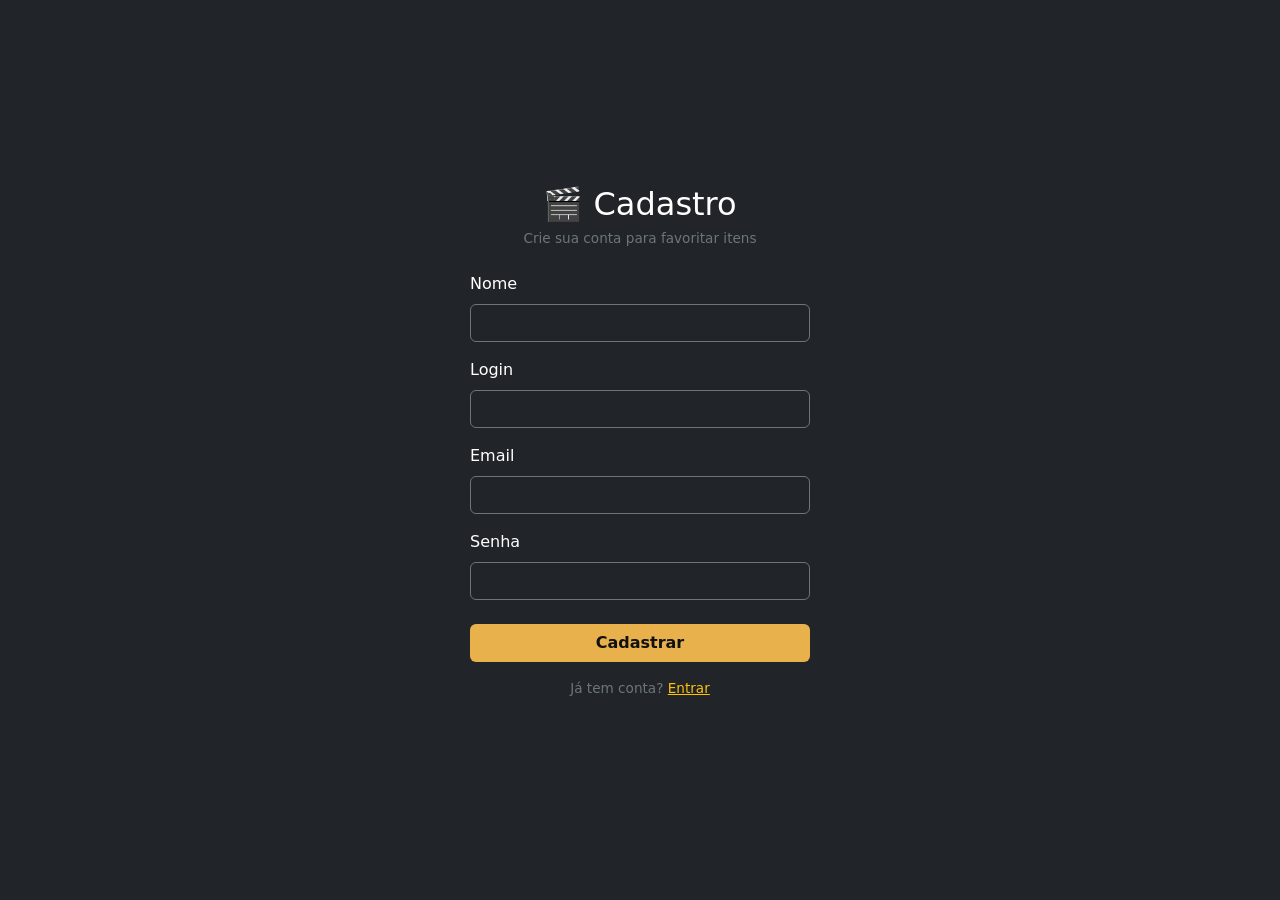
==== public/modulos/cadastro/index.html @ 1b7379c5 "Mudanças relevantes no JS, criação da pagina de cadastro" ====
<!DOCTYPE html>
<html lang="pt-BR">
<head>
  <meta charset="UTF-8" />
  <title>Cadastro de Usuário</title>
  <link rel="stylesheet" href="../../styles.css" />
  <link href="https://cdn.jsdelivr.net/npm/bootstrap@5.3.0/dist/css/bootstrap.min.css" rel="stylesheet">
</head>
<body class="bg-dark text-white d-flex align-items-center justify-content-center" style="min-height:100vh">

  <div style="width:340px">
    <h2 class="mb-1 text-center">🎬 Cadastro</h2>
    <p class="text-center text-secondary mb-4" style="font-size:0.85rem">Crie sua conta para favoritar itens</p>
    <p id="msg-erro" class="text-danger text-center" style="display:none"></p>
    <p id="msg-ok" class="text-success text-center" style="display:none"></p>

    <div class="mb-3">
      <label class="form-label">Nome</label>
      <input type="text" id="input-nome" class="form-control bg-dark text-white border-secondary">
    </div>
    <div class="mb-3">
      <label class="form-label">Login</label>
      <input type="text" id="input-login" class="form-control bg-dark text-white border-secondary">
    </div>
    <div class="mb-3">
      <label class="form-label">Email</label>
      <input type="email" id="input-email" class="form-control bg-dark text-white border-secondary">
    </div>
    <div class="mb-4">
      <label class="form-label">Senha</label>
      <input type="password" id="input-senha" class="form-control bg-dark text-white border-secondary">
    </div>
    <button id="btn-cadastrar" class="btn w-100 fw-bold mb-3" style="background:#e8b14b;color:#111">Cadastrar</button>
    <p class="text-center text-secondary" style="font-size:0.85rem">
      Já tem conta? <a href="index.html" class="text-warning">Entrar</a>
    </p>
  </div>

  <script src="../../login.js"></script>
  <script>
    document.getElementById("btn-cadastrar").addEventListener("click", async () => {
      const nome  = document.getElementById("input-nome").value.trim();
      const login = document.getElementById("input-login").value.trim();
      const email = document.getElementById("input-email").value.trim();
      const senha = document.getElementById("input-senha").value.trim();
      const erro  = document.getElementById("msg-erro");
      const ok    = document.getElementById("msg-ok");

      erro.style.display = "none";
      ok.style.display = "none";

      if (!nome || !login || !email || !senha) {
        erro.textContent = "Preencha todos os campos.";
        erro.style.display = "block";
        return;
      }

      const resultado = await cadastrarUsuario(nome, login, email, senha);
      if (resultado.erro) {
        erro.textContent = resultado.erro;
        erro.style.display = "block";
      } else {
        window.location.href = "../../index.html";
      }
    });
  </script>
</body>
</html>
---- public/styles.css ----
* { box-sizing: border-box; margin: 0; padding: 0; }

body {
  background: #111;
  color: #e8e8e8;
  font-family: sans-serif;
}

header {
  background: #1a1a1a;
  border-bottom: 1px solid #2a2a2a;
  padding: 16px 24px;
}

header h1 { font-size: 1.4rem; }

.girar:hover{
  transform: rotate(360deg);
  transition: transform 0.5s ease-in-out;
}

.container {
  max-width: 1100px;
  margin: 0 auto;
  padding: 32px 24px;
}

#message {
  color: #888;
  margin-bottom: 16px;
}

#cards-lista {
  display: flex;
  flex-wrap: wrap;
  gap: 20px;
}

.filme-card {
  background: #1a1a1a;
  border: 1px solid #2a2a2a;
  border-radius: 10px;
  overflow: hidden;
  width: 220px;
  transition: transform 0.2s, border-color 0.2s;
}

.filme-card:hover {
  transform: translateY(-4px);
  border-color: #e8b14b;
}

.filme-card img {
  width: 100%;
  aspect-ratio: 2/3;
  object-fit: cover;
}

.filme-card .card-body { padding: 12px; }

.card-body { padding: 12px; }

.categoria {
  font-size: 0.72rem;
  color: #888;
  text-transform: uppercase;
  letter-spacing: 0.5px;
}

.card-body h2 {
  font-size: 0.95rem;
  margin: 6px 0 6px;
  color: #e8e8e8;
}

.card-body p {
  font-size: 0.8rem;
  color: #aaa;
  line-height: 1.4;
  margin-bottom: 10px;
}

.card-footer {
  display: flex;
  justify-content: space-between;
  align-items: center;
}

.nota {
  font-size: 0.82rem;
  color: #e8b14b;
  font-weight: 700;
}

.card-footer a {
  font-size: 0.8rem;
  color: #e8b14b;
  text-decoration: none;
}

.card-footer a:hover { text-decoration: underline; }

/* ---- Botões de ação CRUD ---- */
.card-actions {
  display: flex;
  gap: 6px;
  margin-top: 10px;
}

.btn-acao {
  font-size: 0.75rem;
  padding: 4px 10px;
  border-radius: 6px;
  border: none;
  cursor: pointer;
  text-decoration: none;
  display: inline-block;
}

.btn-editar {
  background: #2a2a2a;
  color: #e8b14b;
  border: 1px solid #e8b14b;
}

.btn-editar:hover { background: #e8b14b; color: #111; }

.btn-deletar {
  background: #2a2a2a;
  color: #e05c5c;
  border: 1px solid #e05c5c;
}

.btn-deletar:hover { background: #e05c5c; color: #fff; }

.btn-adicionar {
  background: #e8b14b;
  color: #111;
  font-weight: 700;
  padding: 8px 16px;
  font-size: 0.85rem;
}

.btn-adicionar:hover { background: #d4a043; }

/* ---- fim botões CRUD ---- */

.voltar {
  display: inline-block;
  color: #e8b14b;
  text-decoration: none;
  margin-bottom: 24px;
  font-size: 0.9rem;
}

.detalhe {
  display: flex;
  gap: 32px;
  align-items: flex-start;
}

.detalhe img {
  width: 260px;
  border-radius: 10px;
  flex-shrink: 0;
}

.detalhe-info h2 {
  font-size: 1.8rem;
  margin: 8px 0 10px;
}

.detalhe-info p {
  color: #bbb;
  line-height: 1.7;
  margin-bottom: 16px;
}

.tags {
  display: flex;
  flex-wrap: wrap;
  gap: 8px;
}

.tag {
  background: #2a2a2a;
  border: 1px solid #3a3a3a;
  color: #e8b14b;
  font-size: 0.75rem;
  padding: 3px 10px;
  border-radius: 20px;
}

#botaoPaginaGraficos{
    background-color: green;
    height: 50px;
    width: 100px;
    border-radius: 10px;
    text-align: center;
    align-content: center;
}

#botaoPaginaGraficos p{
    color: #111;
    margin: 0;
}

#btngr{
    width: auto;
    position: fixed;
    bottom: 20px;
    left: 20px;
    text-decoration: none;
}

.chart-card {
      background: #1a1a1a;
      border: 1px solid #2a2a2a;
      border-radius: 10px;
      padding: 24px;
      margin-bottom: 32px;
    }
    .chart-card h2 {
      font-size: 1.1rem;
      color: #e8b14b;
      margin-bottom: 20px;
    }
    .chart-wrapper {
      position: relative;
    }
    .tipo-badge {
      display: inline-block;
      font-size: 0.7rem;
      padding: 2px 8px;
      border-radius: 20px;
      border: 1px solid #3a3a3a;
      color: #aaa;
      margin-right: 6px;
    }
    .tipo-badge.filme  {
         border-color: #e8b14b;
          color: #e8b14b; 
        }
    .tipo-badge.serie  { 
        border-color: #7cb9e8;
         color: #7cb9e8; 
        }
    .legenda {
      display: flex;
      gap: 16px;
      margin-top: 16px;
      font-size: 0.8rem;
      color: #aaa;
    }
    .legenda span { display: flex; align-items: center; gap: 6px; }
    .dot {
      width: 12px; height: 12px;
      border-radius: 3px;
      display: inline-block;
    }

@media (max-width: 600px) {
  .detalhe { flex-direction: column; }
  .detalhe img { width: 100%; }
}

.btn-favorito {
  background: none;
  border: none;
  font-size: 1.1rem;
  cursor: pointer;
  padding: 0;
  line-height: 1;
}
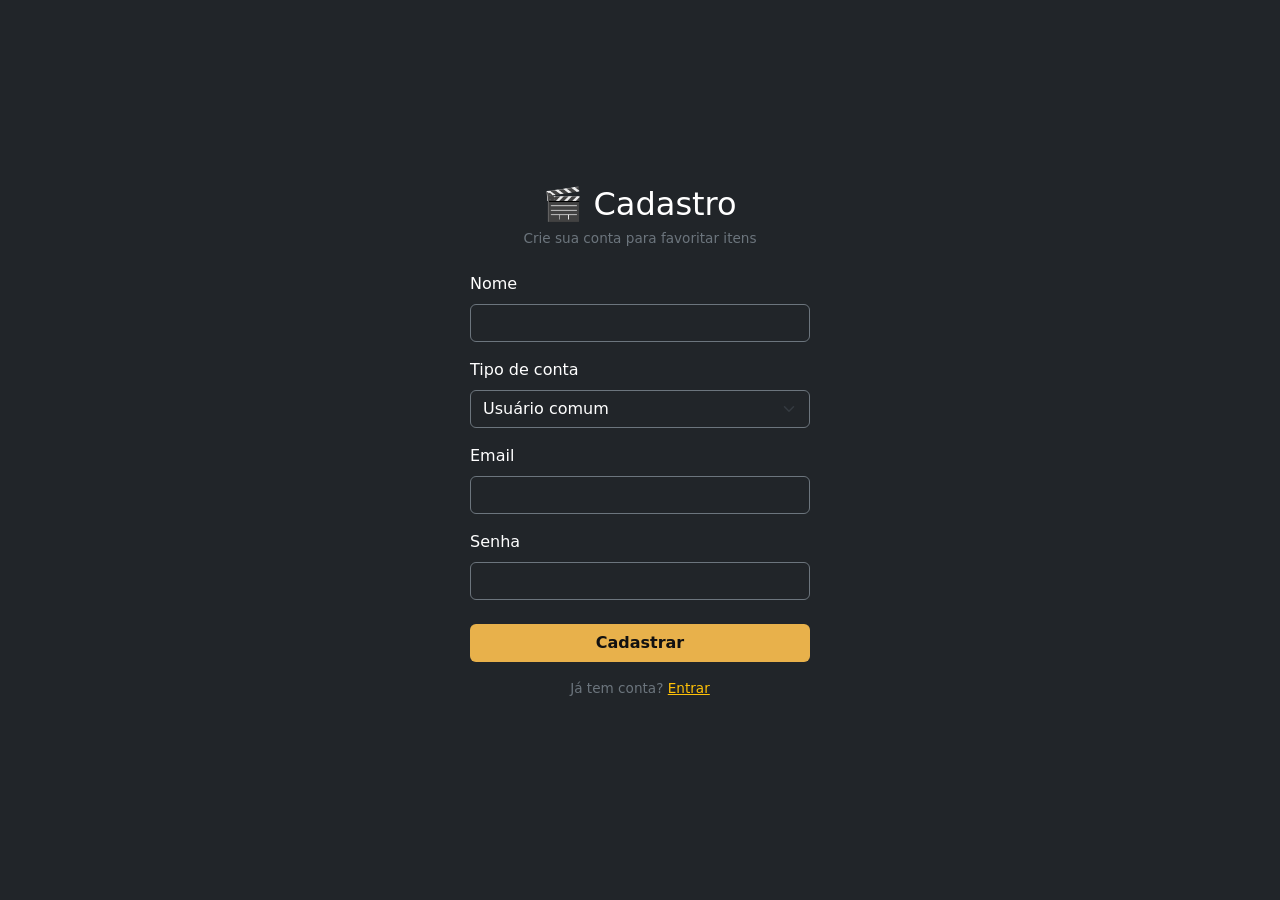
==== commit 91f63716: "Atualização Final Diw" ====
--- a/public/modulos/cadastro/index.html
+++ b/public/modulos/cadastro/index.html
@@ -19,8 +19,13 @@
       <input type="text" id="input-nome" class="form-control bg-dark text-white border-secondary">
     </div>
     <div class="mb-3">
-      <label class="form-label">Login</label>
-      <input type="text" id="input-login" class="form-control bg-dark text-white border-secondary">
+
+      <label class="form-label">Tipo de conta</label>
+      <select id="input-tipo" class="form-select bg-dark text-white border-secondary">
+        <option value="false">Usuário comum</option>
+        <option value="true">Administrador</option>
+      </select>
+
     </div>
     <div class="mb-3">
       <label class="form-label">Email</label>
@@ -39,30 +44,29 @@
   <script src="../../login.js"></script>
   <script>
     document.getElementById("btn-cadastrar").addEventListener("click", async () => {
-      const nome  = document.getElementById("input-nome").value.trim();
-      const login = document.getElementById("input-login").value.trim();
-      const email = document.getElementById("input-email").value.trim();
-      const senha = document.getElementById("input-senha").value.trim();
-      const erro  = document.getElementById("msg-erro");
-      const ok    = document.getElementById("msg-ok");
+    const nome  = document.getElementById("input-nome").value.trim();
+    const tipo  = document.getElementById("input-tipo").value === "true";
+    const email = document.getElementById("input-email").value.trim();
+    const senha = document.getElementById("input-senha").value.trim();
+    const erro  = document.getElementById("msg-erro");
 
-      erro.style.display = "none";
-      ok.style.display = "none";
+     erro.style.display = "none";
 
-      if (!nome || !login || !email || !senha) {
-        erro.textContent = "Preencha todos os campos.";
-        erro.style.display = "block";
-        return;
-      }
+    if (!nome || !email || !senha) {
+      erro.textContent = "Preencha todos os campos.";
+      erro.style.display = "block";
+      return;
+    }
+    const login = tipo ? "Administrador" : "Usuario";
 
-      const resultado = await cadastrarUsuario(nome, login, email, senha);
-      if (resultado.erro) {
-        erro.textContent = resultado.erro;
-        erro.style.display = "block";
-      } else {
-        window.location.href = "../../index.html";
-      }
-    });
+    const resultado = await cadastrarUsuario(nome, login, email, senha, tipo);
+    if (resultado.erro) {
+      erro.textContent = resultado.erro;
+      erro.style.display = "block";
+    } else {
+      window.location.href = "../../index.html";
+    }
+  });
   </script>
 </body>
 </html>
--- a/public/styles.css
+++ b/public/styles.css
@@ -271,4 +271,18 @@
   cursor: pointer;
   padding: 0;
   line-height: 1;
+}
+
+.form-control,
+.form-select,
+textarea {
+  color: #ffffff !important;
+  background-color: #343a40 !important;
+}
+
+.form-control::placeholder {
+  color: #adb5bd !important;
+}
+.form-label{
+  color: #ffffff;
 }
